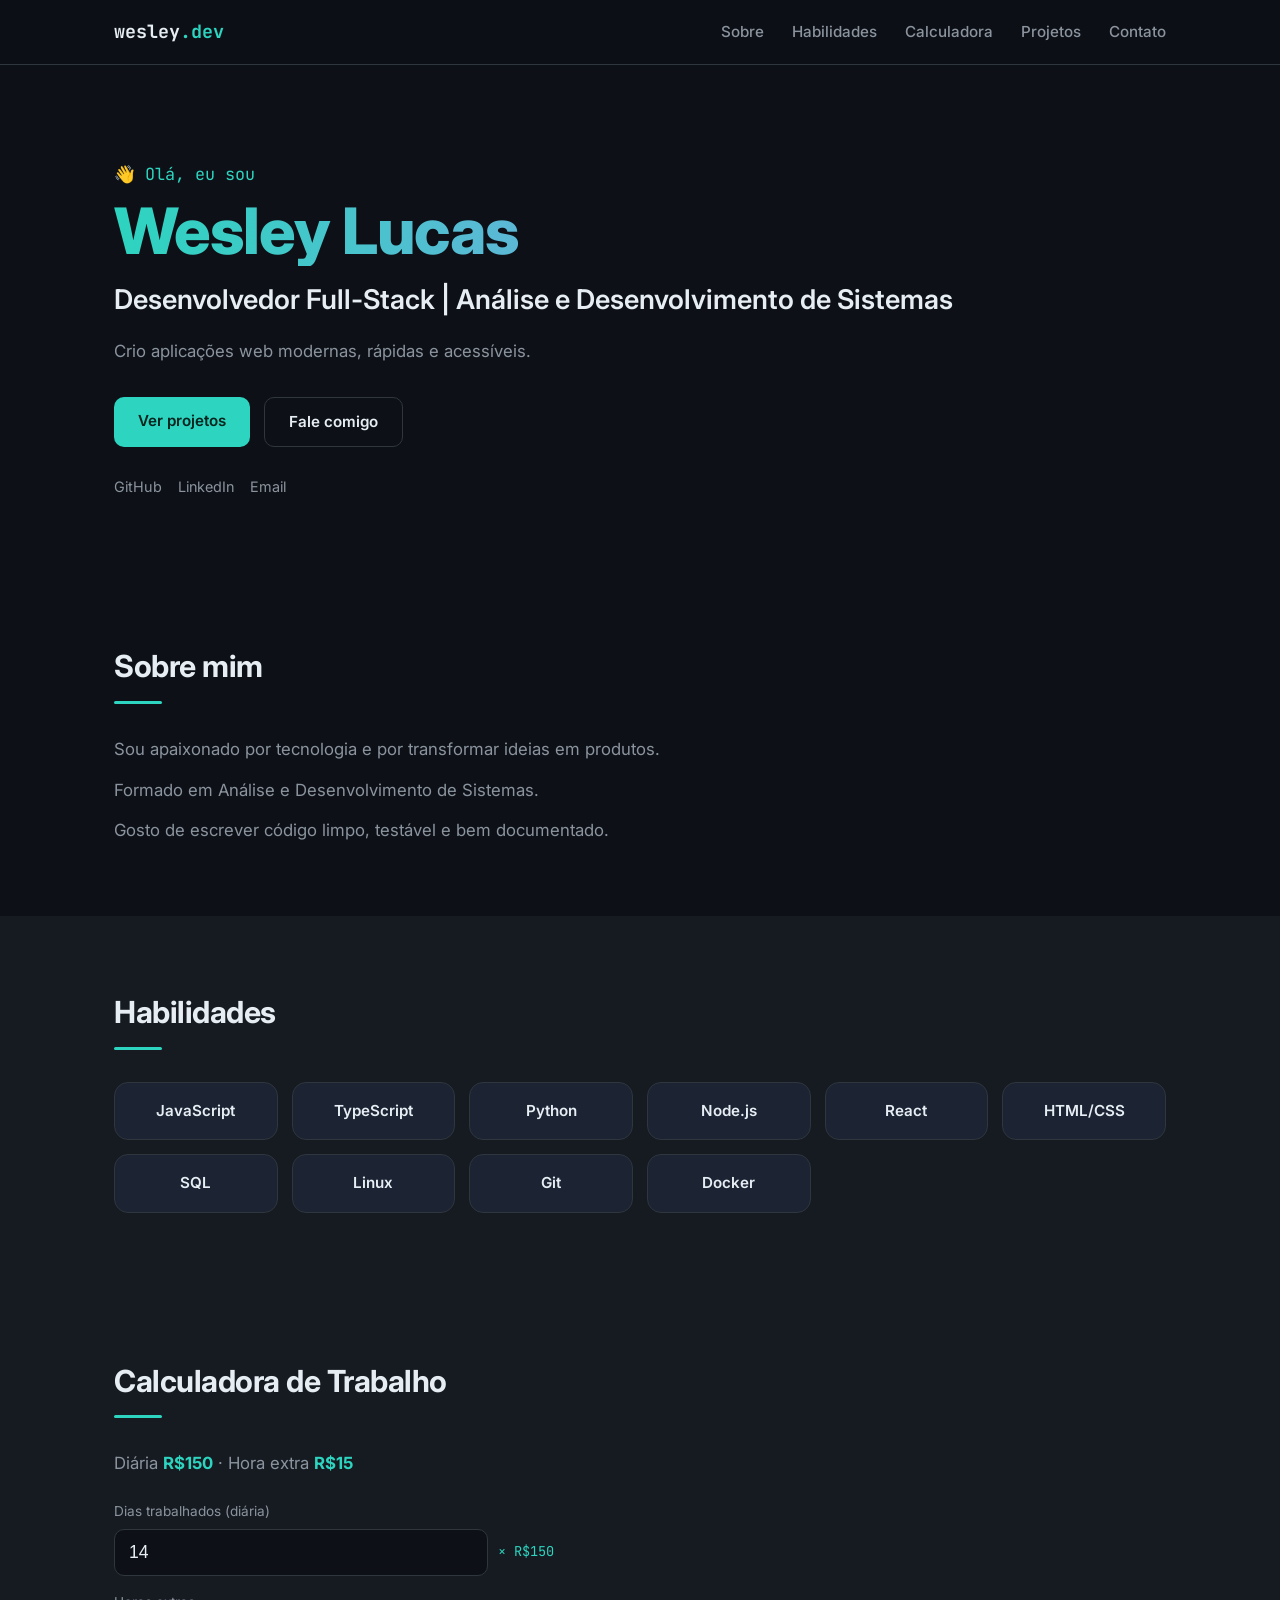
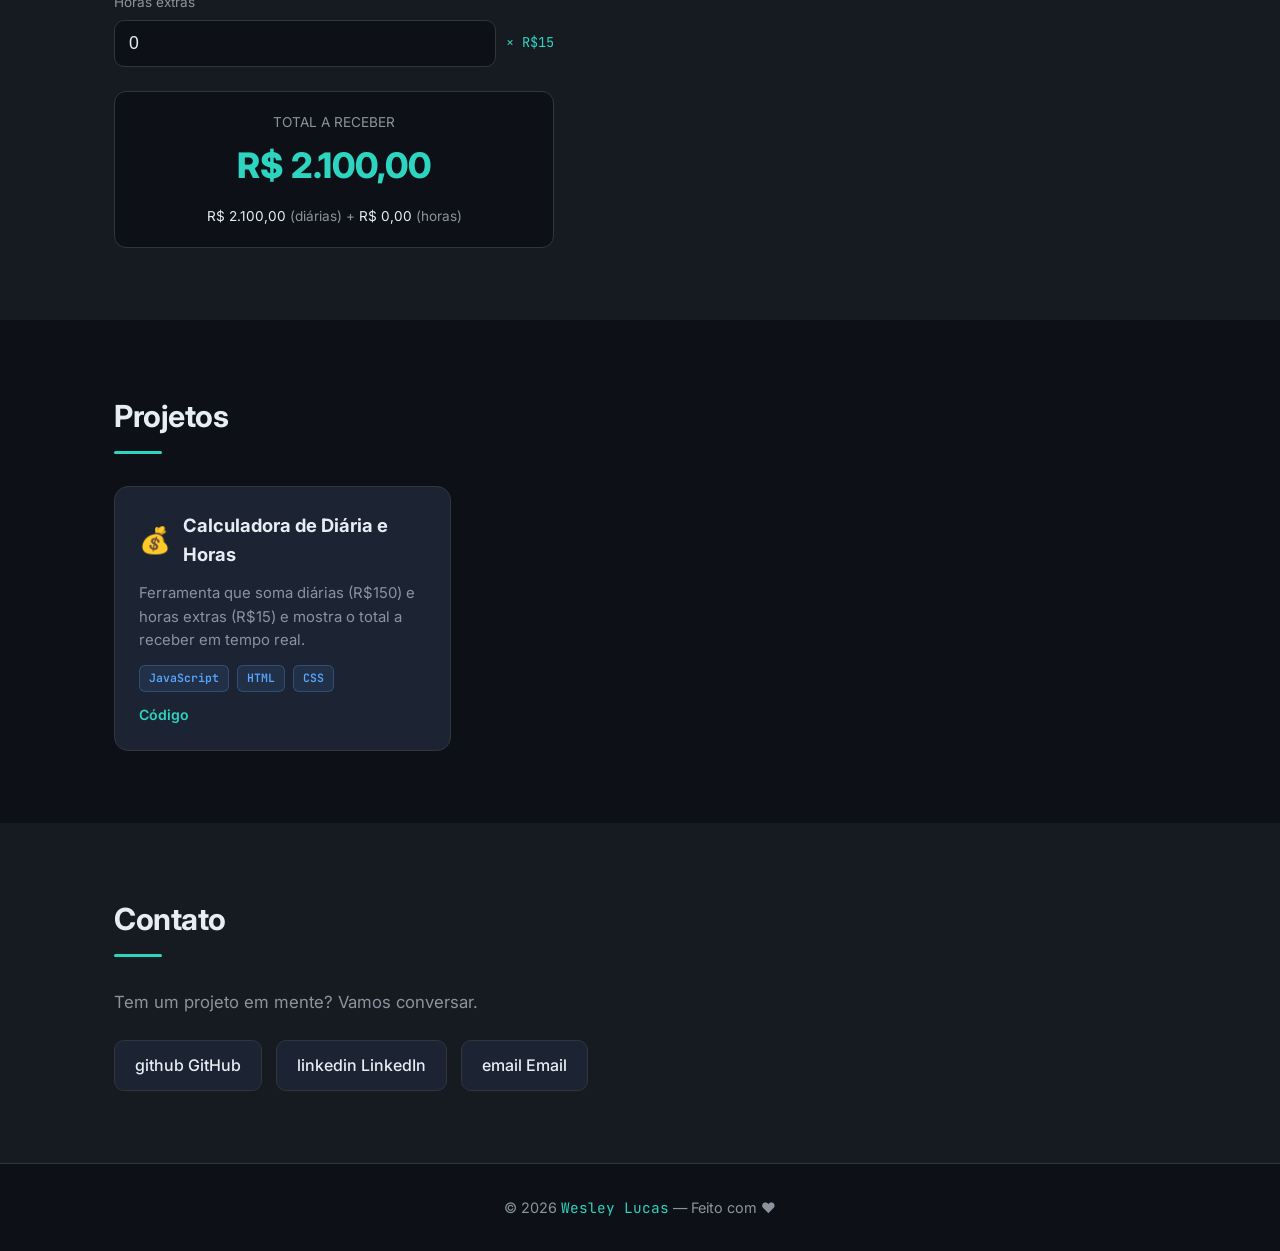
==== index.html @ 2aea85d5 "Portfólio profissional de Wesley Lucas + Calculadora de diária e horas" ====
<!DOCTYPE html>
<html lang="pt-BR">
<head>
  <meta charset="UTF-8" />
  <meta name="viewport" content="width=device-width, initial-scale=1.0" />
  <title>Seu Nome — Portfólio</title>
  <meta name="description" content="Portfólio profissional — projetos, habilidades e experiência." />
  <link rel="preconnect" href="https://fonts.googleapis.com" />
  <link rel="preconnect" href="https://fonts.gstatic.com" crossorigin />
  <link href="https://fonts.googleapis.com/css2?family=Inter:wght@400;500;600;700;800&family=JetBrains+Mono:wght@400;600&display=swap" rel="stylesheet" />
  <link rel="stylesheet" href="css/style.css" />
</head>
<body>
  <header class="nav">
    <div class="container nav__inner">
      <a href="#hero" class="nav__logo" id="navLogo">seu.nome<span class="accent">.dev</span></a>
      <nav class="nav__links" id="navLinks">
        <a href="#sobre">Sobre</a>
        <a href="#habilidades">Habilidades</a>
        <a href="#calculadora">Calculadora</a>
        <a href="#projetos">Projetos</a>
        <a href="#contato">Contato</a>
      </nav>
      <button class="nav__toggle" id="navToggle" aria-label="Menu">☰</button>
    </div>
  </header>

  <section class="hero" id="hero">
    <div class="container hero__inner">
      <p class="hero__hello">👋 Olá, eu sou</p>
      <h1 class="hero__name" id="heroName">Seu Nome</h1>
      <h2 class="hero__role" id="heroRole">Desenvolvedor Full-Stack</h2>
      <p class="hero__desc" id="heroDesc">Crio aplicações web modernas, rápidas e acessíveis. Focado em resolver problemas reais com código limpo.</p>
      <div class="hero__cta">
        <a href="#projetos" class="btn btn--primary">Ver projetos</a>
        <a href="#contato" class="btn btn--ghost">Fale comigo</a>
      </div>
      <div class="hero__links" id="heroLinks"></div>
    </div>
  </section>

  <section class="section" id="sobre">
    <div class="container">
      <h2 class="section__title">Sobre mim</h2>
      <div class="sobre" id="sobreText"></div>
    </div>
  </section>

  <section class="section section--alt" id="habilidades">
    <div class="container">
      <h2 class="section__title">Habilidades</h2>
      <div class="skills" id="skillsGrid"></div>
    </div>
  </section>

  <section class="section section--alt" id="calculadora">
    <div class="container">
      <h2 class="section__title">Calculadora de Trabalho</h2>
      <p class="contato__lead" style="color:var(--text-muted);margin-bottom:24px;">Diária <strong style="color:var(--accent)">R$150</strong> · Hora extra <strong style="color:var(--accent)">R$15</strong></p>
      <div class="calc">
        <div class="calc__field">
          <label>Dias trabalhados (diária)</label>
          <div class="calc__row">
            <input type="number" id="calcDias" min="0" value="14" />
            <span class="calc__rate">× R$150</span>
          </div>
        </div>
        <div class="calc__field">
          <label>Horas extras</label>
          <div class="calc__row">
            <input type="number" id="calcHoras" min="0" value="0" />
            <span class="calc__rate">× R$15</span>
          </div>
        </div>
        <div class="calc__total">
          <div class="calc__label">TOTAL A RECEBER</div>
          <div class="calc__value" id="calcTotal">R$ 0,00</div>
          <div class="calc__breakdown" id="calcBreakdown"></div>
        </div>
      </div>
    </div>
  </section>

  <section class="section" id="projetos">
    <div class="container">
      <h2 class="section__title">Projetos</h2>
      <div class="projects" id="projectsGrid"></div>
    </div>
  </section>

  <section class="section section--alt" id="contato">
    <div class="container">
      <h2 class="section__title">Contato</h2>
      <p class="contato__lead" id="contatoLead"></p>
      <div class="contato__links" id="contatoLinks"></div>
    </div>
  </section>

  <footer class="footer">
    <div class="container">
      <p id="footerText"></p>
    </div>
  </footer>

  <script src="js/data.js"></script>
  <script src="js/main.js"></script>
  <script src="js/calculadora.js"></script>
</body>
</html>
---- css/style.css ----
:root {
  --bg: #0d1117;
  --bg-alt: #161b22;
  --bg-card: #1c2333;
  --border: #30363d;
  --text: #e6edf3;
  --text-muted: #8b949e;
  --accent: #2dd4bf;
  --accent-2: #a78bfa;
  --code: #58a6ff;
  --radius: 14px;
}

* { margin: 0; padding: 0; box-sizing: border-box; }

html { scroll-behavior: smooth; }

body {
  font-family: 'Inter', system-ui, sans-serif;
  background: var(--bg);
  color: var(--text);
  line-height: 1.6;
  -webkit-font-smoothing: antialiased;
}

.container { max-width: 1100px; margin: 0 auto; padding: 0 24px; }

/* NAV */
.nav {
  position: sticky; top: 0; z-index: 50;
  background: rgba(13,17,23,.85);
  backdrop-filter: blur(12px);
  border-bottom: 1px solid var(--border);
}
.nav__inner { display: flex; align-items: center; justify-content: space-between; height: 64px; }
.nav__logo { font-family: 'JetBrains Mono', monospace; font-weight: 700; font-size: 1.15rem; color: var(--text); text-decoration: none; }
.nav__logo .accent { color: var(--accent); }
.nav__links { display: flex; gap: 28px; }
.nav__links a { color: var(--text-muted); text-decoration: none; font-weight: 500; font-size: .95rem; transition: color .2s; }
.nav__links a:hover { color: var(--text); }
.nav__toggle { display: none; background: none; border: none; color: var(--text); font-size: 1.4rem; cursor: pointer; }

/* HERO */
.hero { padding: 96px 0 72px; }
.hero__hello { color: var(--accent); font-family: 'JetBrains Mono', monospace; font-size: 1.05rem; margin-bottom: 8px; }
.hero__name {
  font-size: clamp(2.4rem, 6vw, 4rem);
  font-weight: 800; letter-spacing: -1px;
  background: linear-gradient(90deg, var(--accent), var(--accent-2));
  -webkit-background-clip: text; background-clip: text; color: transparent;
  line-height: 1.1;
}
.hero__role { font-size: clamp(1.2rem, 3vw, 1.7rem); font-weight: 600; color: var(--text); margin-top: 12px; }
.hero__desc { color: var(--text-muted); max-width: 560px; margin-top: 16px; font-size: 1.05rem; }
.hero__cta { display: flex; gap: 14px; margin-top: 32px; flex-wrap: wrap; }
.btn {
  display: inline-block; padding: 12px 24px; border-radius: 10px;
  font-weight: 600; font-size: .95rem; text-decoration: none; transition: all .2s;
}
.btn--primary { background: var(--accent); color: #06251f; }
.btn--primary:hover { transform: translateY(-2px); box-shadow: 0 8px 24px rgba(45,212,191,.35); }
.btn--ghost { border: 1px solid var(--border); color: var(--text); }
.btn--ghost:hover { border-color: var(--accent); color: var(--accent); }
.hero__links { display: flex; gap: 16px; margin-top: 28px; flex-wrap: wrap; }
.hero__links a { color: var(--text-muted); text-decoration: none; font-size: .9rem; transition: color .2s; }
.hero__links a:hover { color: var(--accent); }

/* SECTIONS */
.section { padding: 72px 0; }
.section--alt { background: var(--bg-alt); }
.section__title { font-size: 1.9rem; font-weight: 700; margin-bottom: 32px; letter-spacing: -.5px; }
.section__title::after { content: ''; display: block; width: 48px; height: 3px; background: var(--accent); margin-top: 10px; border-radius: 2px; }

/* SOBRE */
.sobre { color: var(--text-muted); font-size: 1.05rem; max-width: 720px; }
.sobre p + p { margin-top: 14px; }

/* SKILLS */
.skills { display: grid; grid-template-columns: repeat(auto-fill, minmax(150px, 1fr)); gap: 14px; }
.skill {
  background: var(--bg-card); border: 1px solid var(--border); border-radius: var(--radius);
  padding: 16px; text-align: center; font-weight: 600; font-size: .95rem;
  transition: all .2s;
}
.skill:hover { border-color: var(--accent); transform: translateY(-3px); }

/* PROJECTS */
.projects { display: grid; grid-template-columns: repeat(auto-fill, minmax(320px, 1fr)); gap: 20px; }
.project {
  background: var(--bg-card); border: 1px solid var(--border); border-radius: var(--radius);
  padding: 24px; display: flex; flex-direction: column; gap: 12px; transition: all .25s;
}
.project:hover { border-color: var(--accent); transform: translateY(-4px); box-shadow: 0 12px 32px rgba(0,0,0,.4); }
.project__header { display: flex; align-items: center; gap: 12px; }
.project__icon { font-size: 1.6rem; }
.project__title { font-size: 1.15rem; font-weight: 700; }
.project__desc { color: var(--text-muted); font-size: .93rem; flex: 1; }
.project__tags { display: flex; flex-wrap: wrap; gap: 8px; }
.tag {
  font-family: 'JetBrains Mono', monospace; font-size: .72rem; font-weight: 600;
  color: var(--code); background: rgba(88,166,255,.1); border: 1px solid rgba(88,166,255,.25);
  padding: 3px 9px; border-radius: 6px;
}
.project__links { display: flex; gap: 14px; }
.project__links a { color: var(--accent); text-decoration: none; font-size: .88rem; font-weight: 600; }
.project__links a:hover { text-decoration: underline; }

/* CONTATO */
.contato__lead { color: var(--text-muted); font-size: 1.05rem; margin-bottom: 24px; }
.contato__links { display: flex; flex-wrap: wrap; gap: 14px; }
.contato__links a {
  display: flex; align-items: center; gap: 8px; text-decoration: none;
  color: var(--text); background: var(--bg-card); border: 1px solid var(--border);
  padding: 12px 20px; border-radius: 10px; font-weight: 500; transition: all .2s;
}
.contato__links a:hover { border-color: var(--accent); color: var(--accent); }

/* FOOTER */
.footer { padding: 32px 0; border-top: 1px solid var(--border); text-align: center; color: var(--text-muted); font-size: .9rem; }
.footer .code { font-family: 'JetBrains Mono', monospace; color: var(--accent); }

/* RESPONSIVE */
@media (max-width: 720px) {
  .nav__links { display: none; position: absolute; top: 64px; left: 0; right: 0; background: var(--bg-alt); flex-direction: column; padding: 16px 24px; gap: 16px; border-bottom: 1px solid var(--border); }
  .nav__links.open { display: flex; }
  .nav__toggle { display: block; }
  .section { padding: 56px 0; }
}

/* CALCULADORA */
.calc { max-width: 440px; }
.calc__field { margin-bottom: 16px; }
.calc__field label { display: block; font-size: .85rem; color: var(--text-muted); margin-bottom: 6px; }
.calc__row { display: flex; align-items: center; gap: 10px; }
.calc__field input { flex: 1; background: var(--bg); border: 1px solid var(--border); border-radius: 10px; padding: 12px 14px; color: var(--text); font-size: 1.1rem; width: 100%; }
.calc__field input:focus { outline: none; border-color: var(--accent); }
.calc__rate { font-family: 'JetBrains Mono', monospace; color: var(--accent); font-size: .85rem; white-space: nowrap; }
.calc__total { background: var(--bg); border: 1px solid var(--border); border-radius: 12px; padding: 20px; margin-top: 24px; text-align: center; }
.calc__label { color: var(--text-muted); font-size: .85rem; }
.calc__value { font-size: 2.2rem; font-weight: 800; color: var(--accent); margin-top: 4px; }
.calc__breakdown { margin-top: 12px; font-size: .85rem; color: var(--text-muted); }
.calc__breakdown span { color: var(--text); }
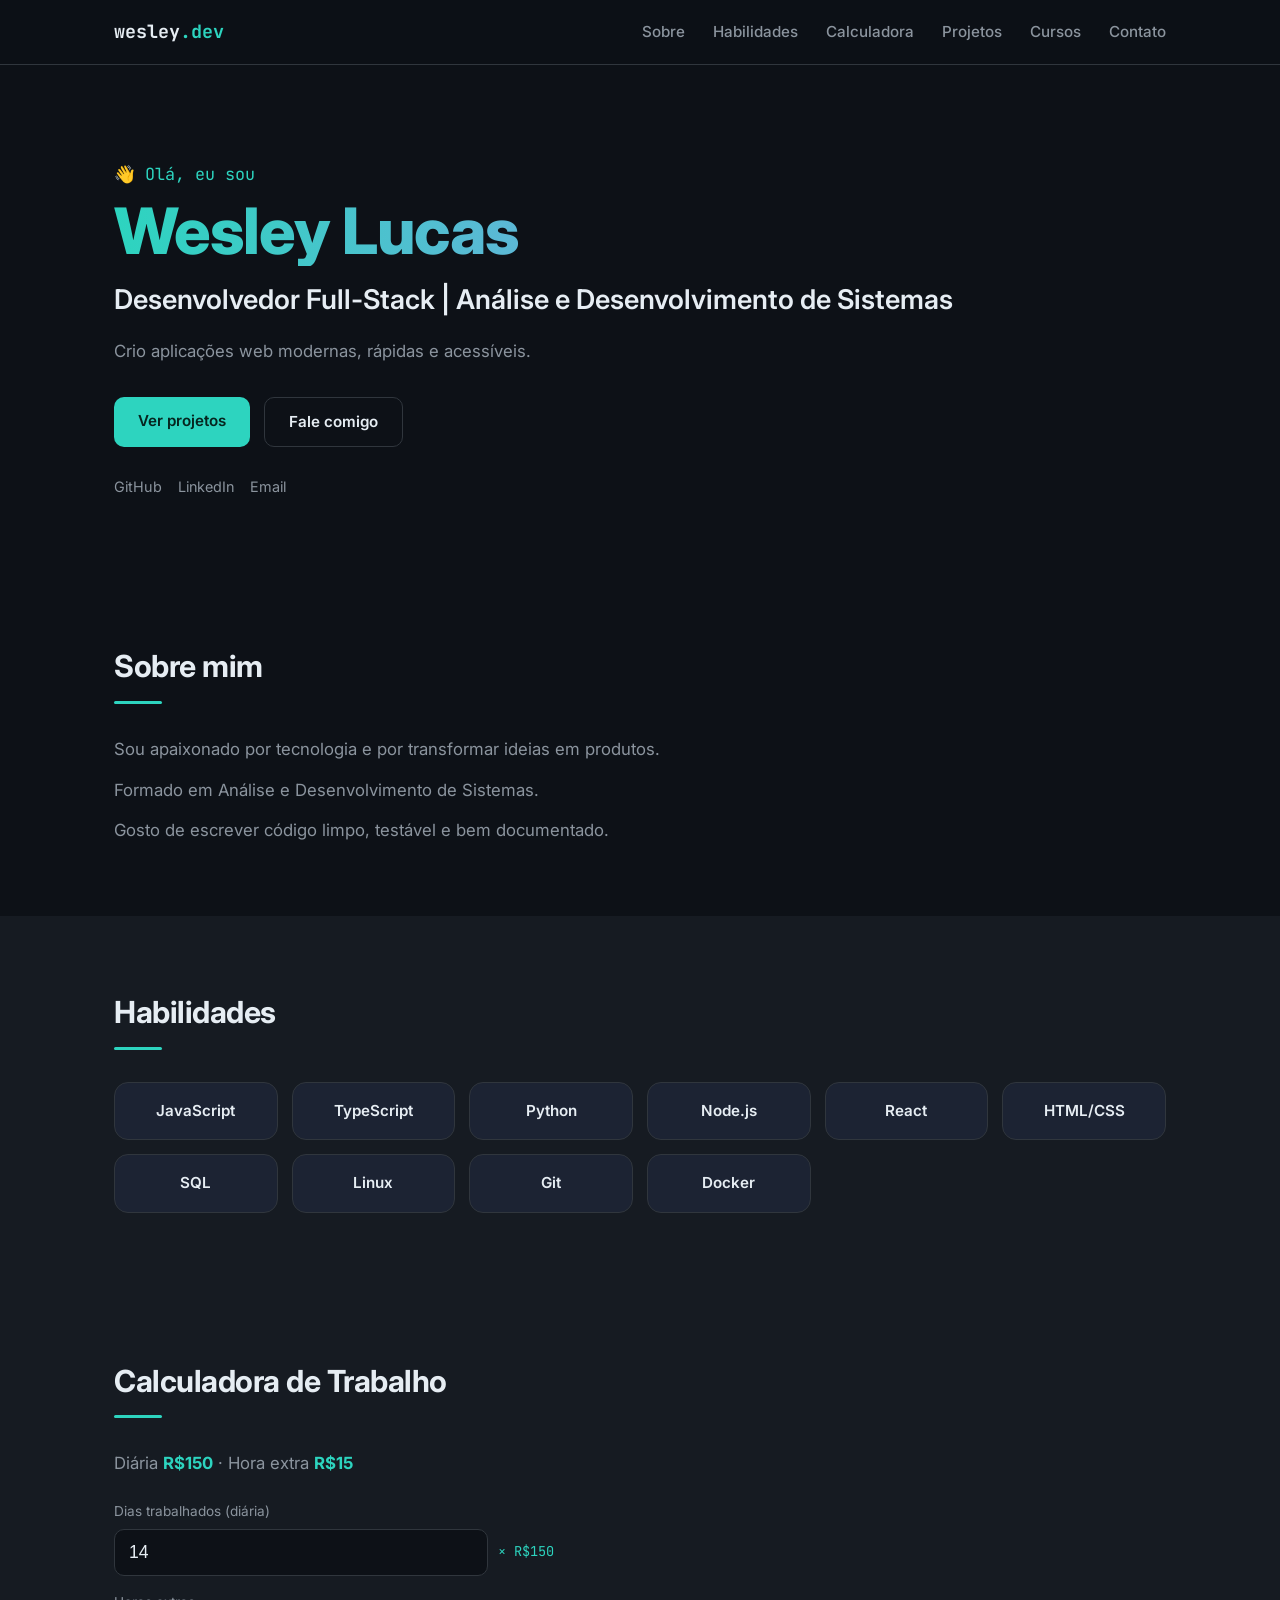
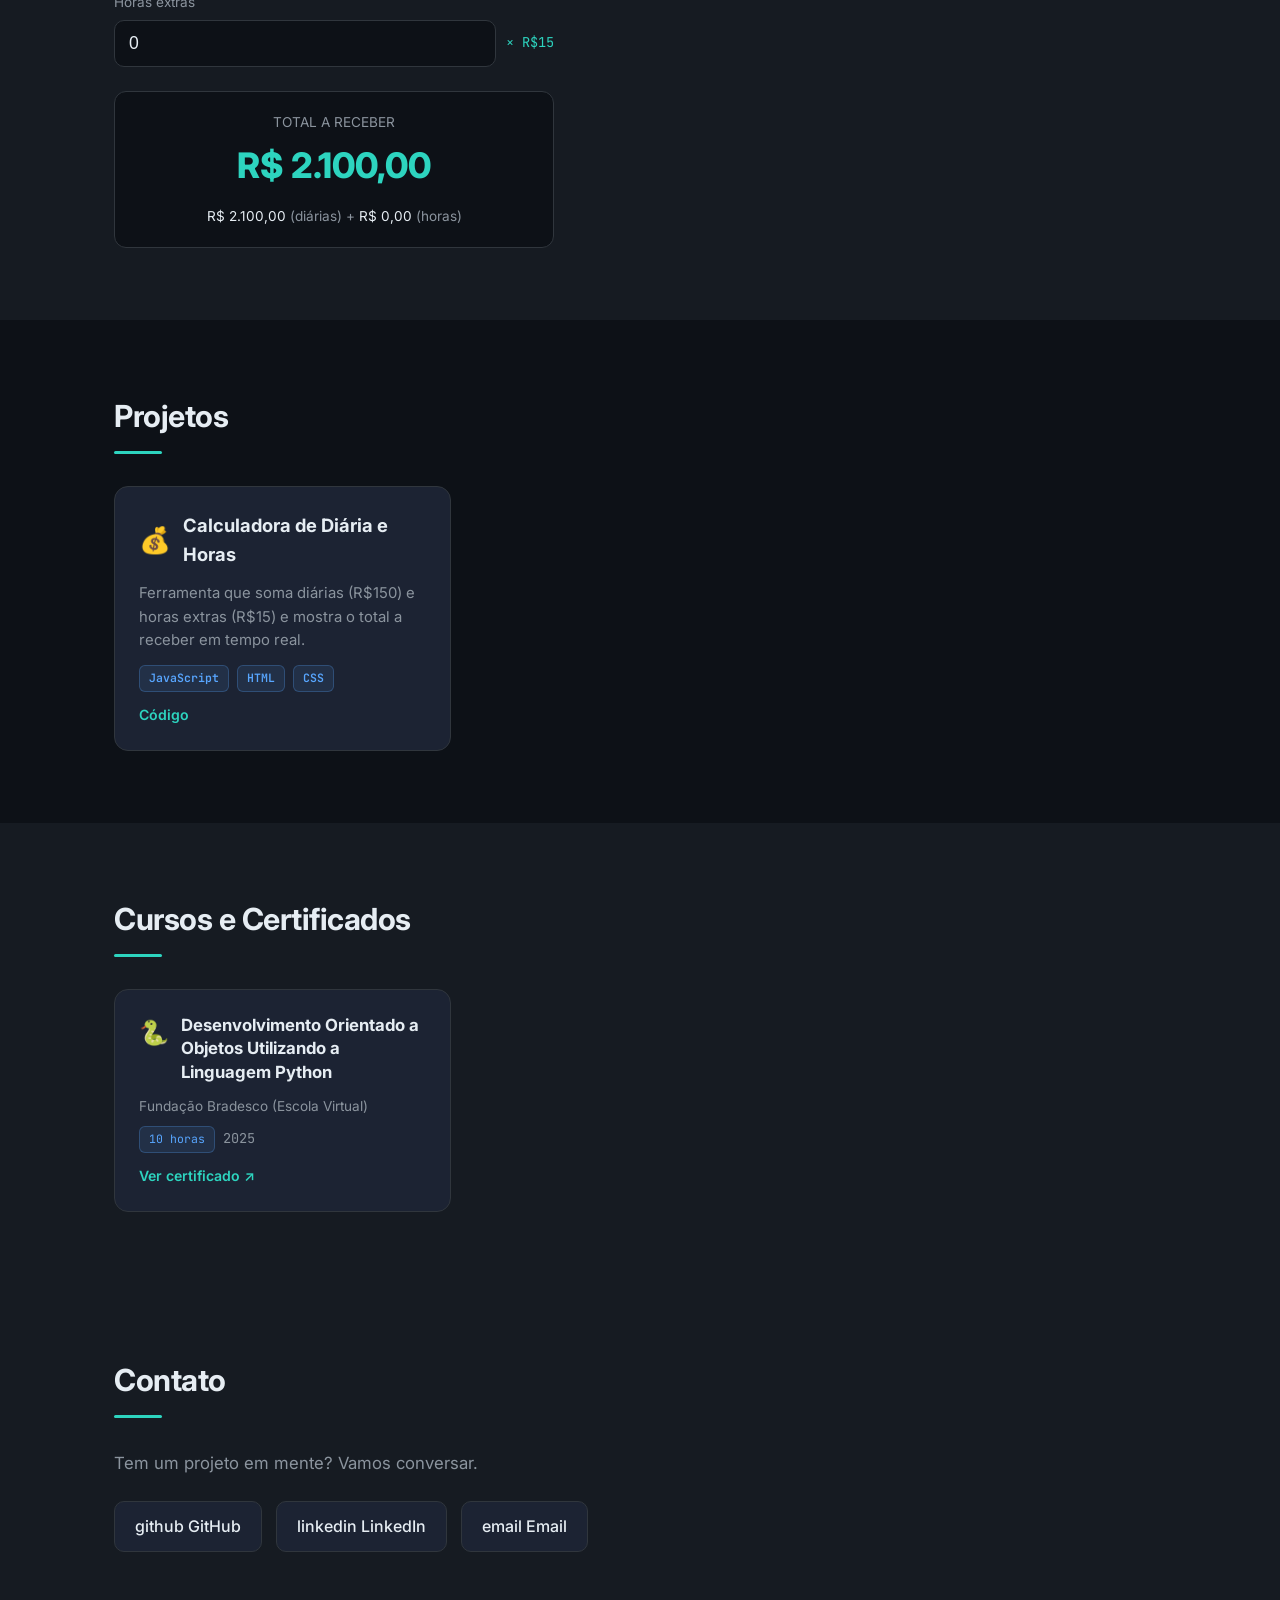
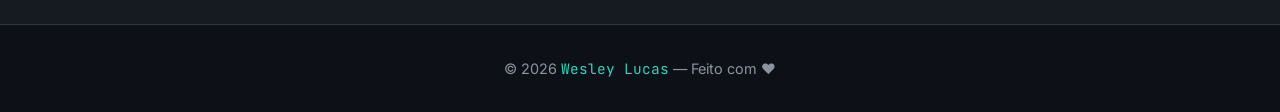
==== commit 7b5106f1: "Adiciona seção de Cursos e Certificados" ====
--- a/index.html
+++ b/index.html
@@ -19,6 +19,7 @@
         <a href="#habilidades">Habilidades</a>
         <a href="#calculadora">Calculadora</a>
         <a href="#projetos">Projetos</a>
+        <a href="#cursos">Cursos</a>
         <a href="#contato">Contato</a>
       </nav>
       <button class="nav__toggle" id="navToggle" aria-label="Menu">☰</button>
@@ -88,6 +89,13 @@
     </div>
   </section>
 
+  <section class="section section--alt" id="cursos">
+    <div class="container">
+      <h2 class="section__title">Cursos e Certificados</h2>
+      <div class="cursos" id="cursosGrid"></div>
+    </div>
+  </section>
+
   <section class="section section--alt" id="contato">
     <div class="container">
       <h2 class="section__title">Contato</h2>
--- a/css/style.css
+++ b/css/style.css
@@ -140,3 +140,19 @@
 .calc__value { font-size: 2.2rem; font-weight: 800; color: var(--accent); margin-top: 4px; }
 .calc__breakdown { margin-top: 12px; font-size: .85rem; color: var(--text-muted); }
 .calc__breakdown span { color: var(--text); }
+
+/* CURSOS */
+.cursos { display: grid; grid-template-columns: repeat(auto-fill, minmax(320px, 1fr)); gap: 20px; }
+.curso {
+  background: var(--bg-card); border: 1px solid var(--border); border-radius: var(--radius);
+  padding: 24px; display: flex; flex-direction: column; gap: 12px; transition: all .25s;
+}
+.curso:hover { border-color: var(--accent-2); transform: translateY(-4px); }
+.curso__header { display: flex; align-items: flex-start; gap: 12px; }
+.curso__icon { font-size: 1.5rem; }
+.curso__title { font-size: 1.05rem; font-weight: 700; line-height: 1.4; }
+.curso__meta { display: flex; flex-wrap: wrap; gap: 8px; align-items: center; color: var(--text-muted); font-size: .85rem; }
+.curso__ch { font-family: 'JetBrains Mono', monospace; color: var(--code); background: rgba(88,166,255,.1); border: 1px solid rgba(88,166,255,.25); padding: 3px 9px; border-radius: 6px; font-size: .72rem; }
+.curso__ano { font-family: 'JetBrains Mono', monospace; color: var(--text-muted); }
+.curso__cert { color: var(--accent); text-decoration: none; font-size: .88rem; font-weight: 600; }
+.curso__cert:hover { text-decoration: underline; }
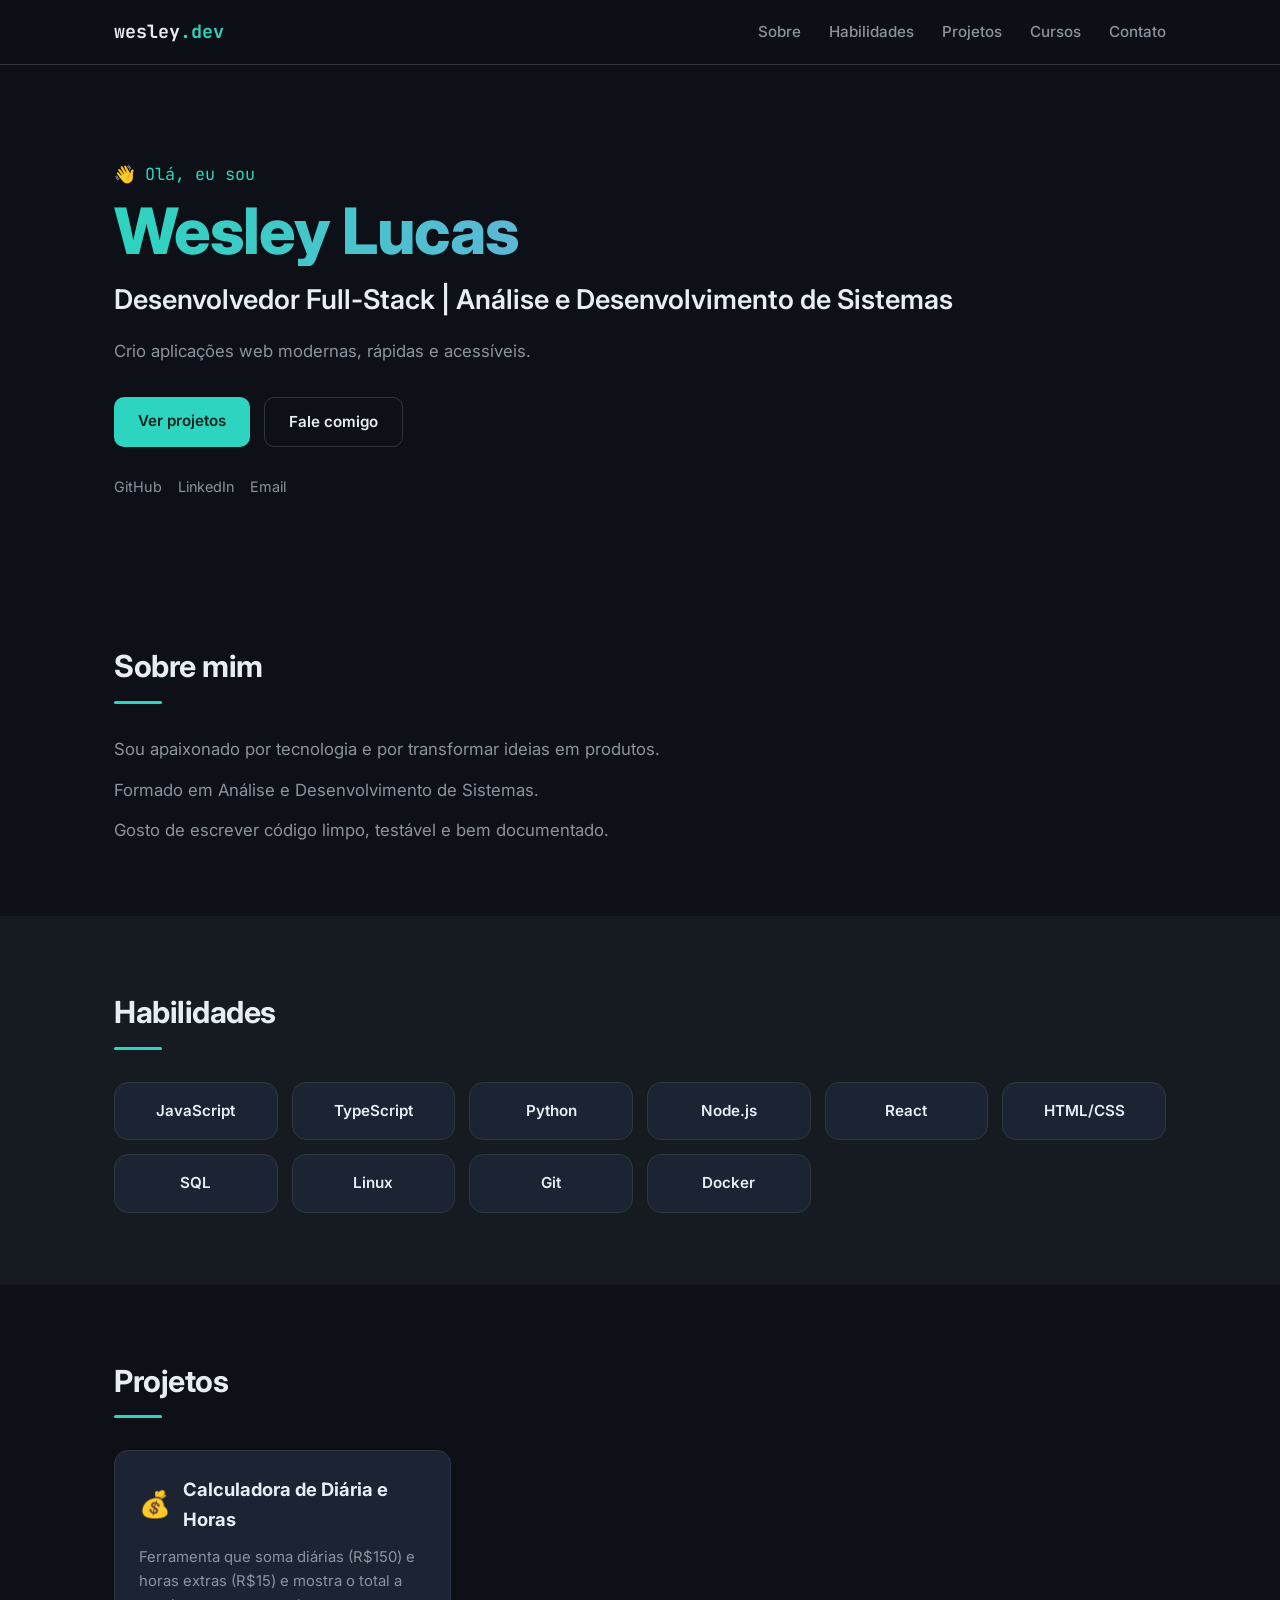
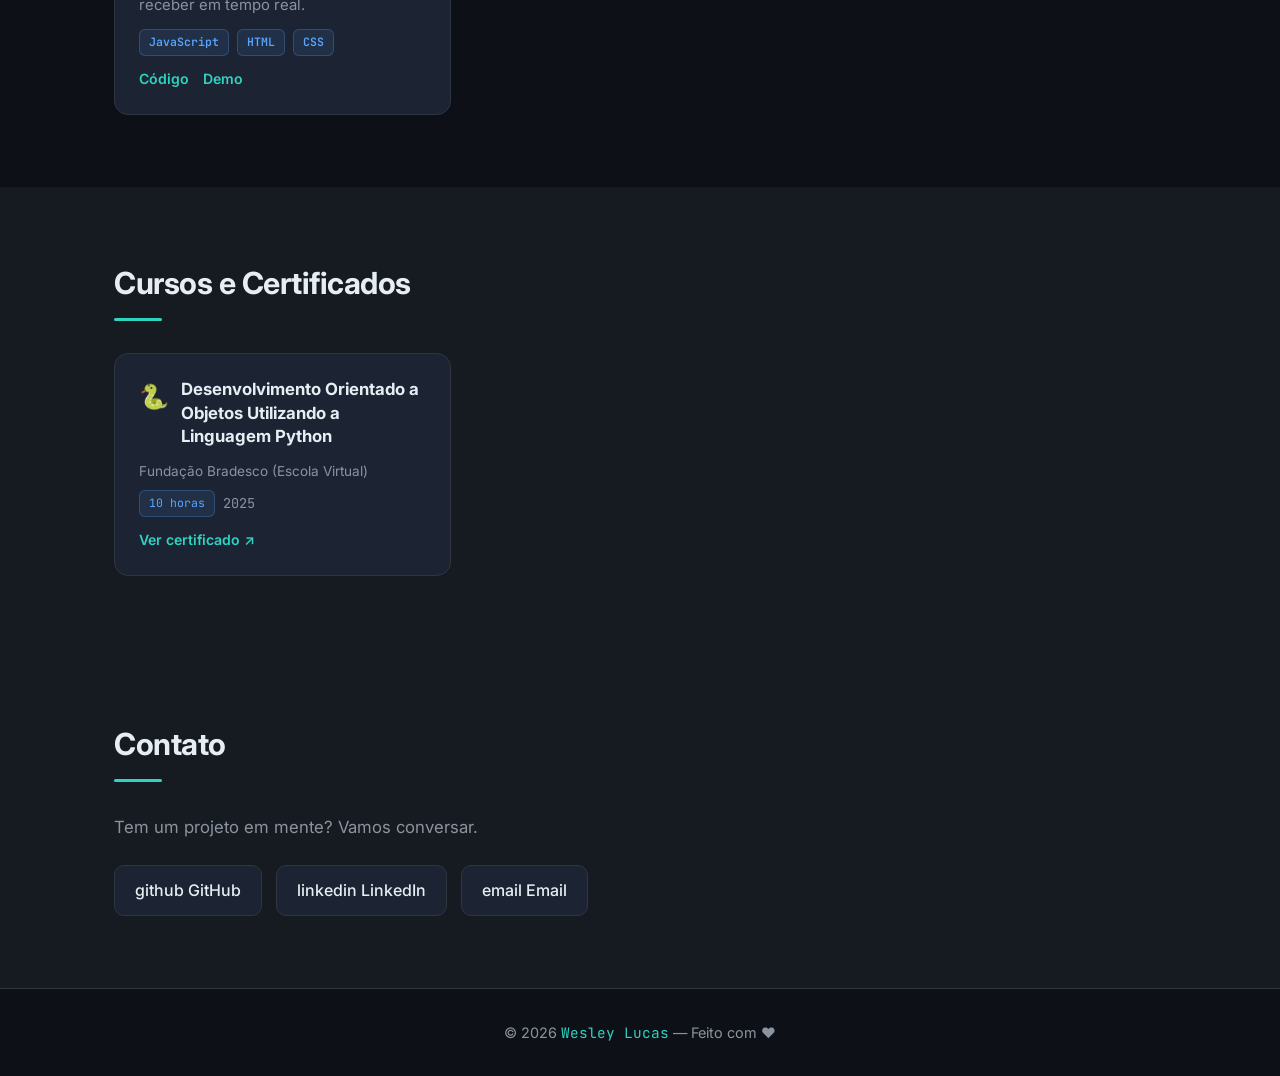
==== commit f7cd449f: "Calculadora vira card de projeto com link Demo" ====
--- a/index.html
+++ b/index.html
@@ -17,7 +17,6 @@
       <nav class="nav__links" id="navLinks">
         <a href="#sobre">Sobre</a>
         <a href="#habilidades">Habilidades</a>
-        <a href="#calculadora">Calculadora</a>
         <a href="#projetos">Projetos</a>
         <a href="#cursos">Cursos</a>
         <a href="#contato">Contato</a>
@@ -54,33 +53,7 @@
     </div>
   </section>
 
-  <section class="section section--alt" id="calculadora">
-    <div class="container">
-      <h2 class="section__title">Calculadora de Trabalho</h2>
-      <p class="contato__lead" style="color:var(--text-muted);margin-bottom:24px;">Diária <strong style="color:var(--accent)">R$150</strong> · Hora extra <strong style="color:var(--accent)">R$15</strong></p>
-      <div class="calc">
-        <div class="calc__field">
-          <label>Dias trabalhados (diária)</label>
-          <div class="calc__row">
-            <input type="number" id="calcDias" min="0" value="14" />
-            <span class="calc__rate">× R$150</span>
-          </div>
-        </div>
-        <div class="calc__field">
-          <label>Horas extras</label>
-          <div class="calc__row">
-            <input type="number" id="calcHoras" min="0" value="0" />
-            <span class="calc__rate">× R$15</span>
-          </div>
-        </div>
-        <div class="calc__total">
-          <div class="calc__label">TOTAL A RECEBER</div>
-          <div class="calc__value" id="calcTotal">R$ 0,00</div>
-          <div class="calc__breakdown" id="calcBreakdown"></div>
-        </div>
-      </div>
-    </div>
-  </section>
+  
 
   <section class="section" id="projetos">
     <div class="container">
@@ -112,6 +85,5 @@
 
   <script src="js/data.js"></script>
   <script src="js/main.js"></script>
-  <script src="js/calculadora.js"></script>
 </body>
 </html>
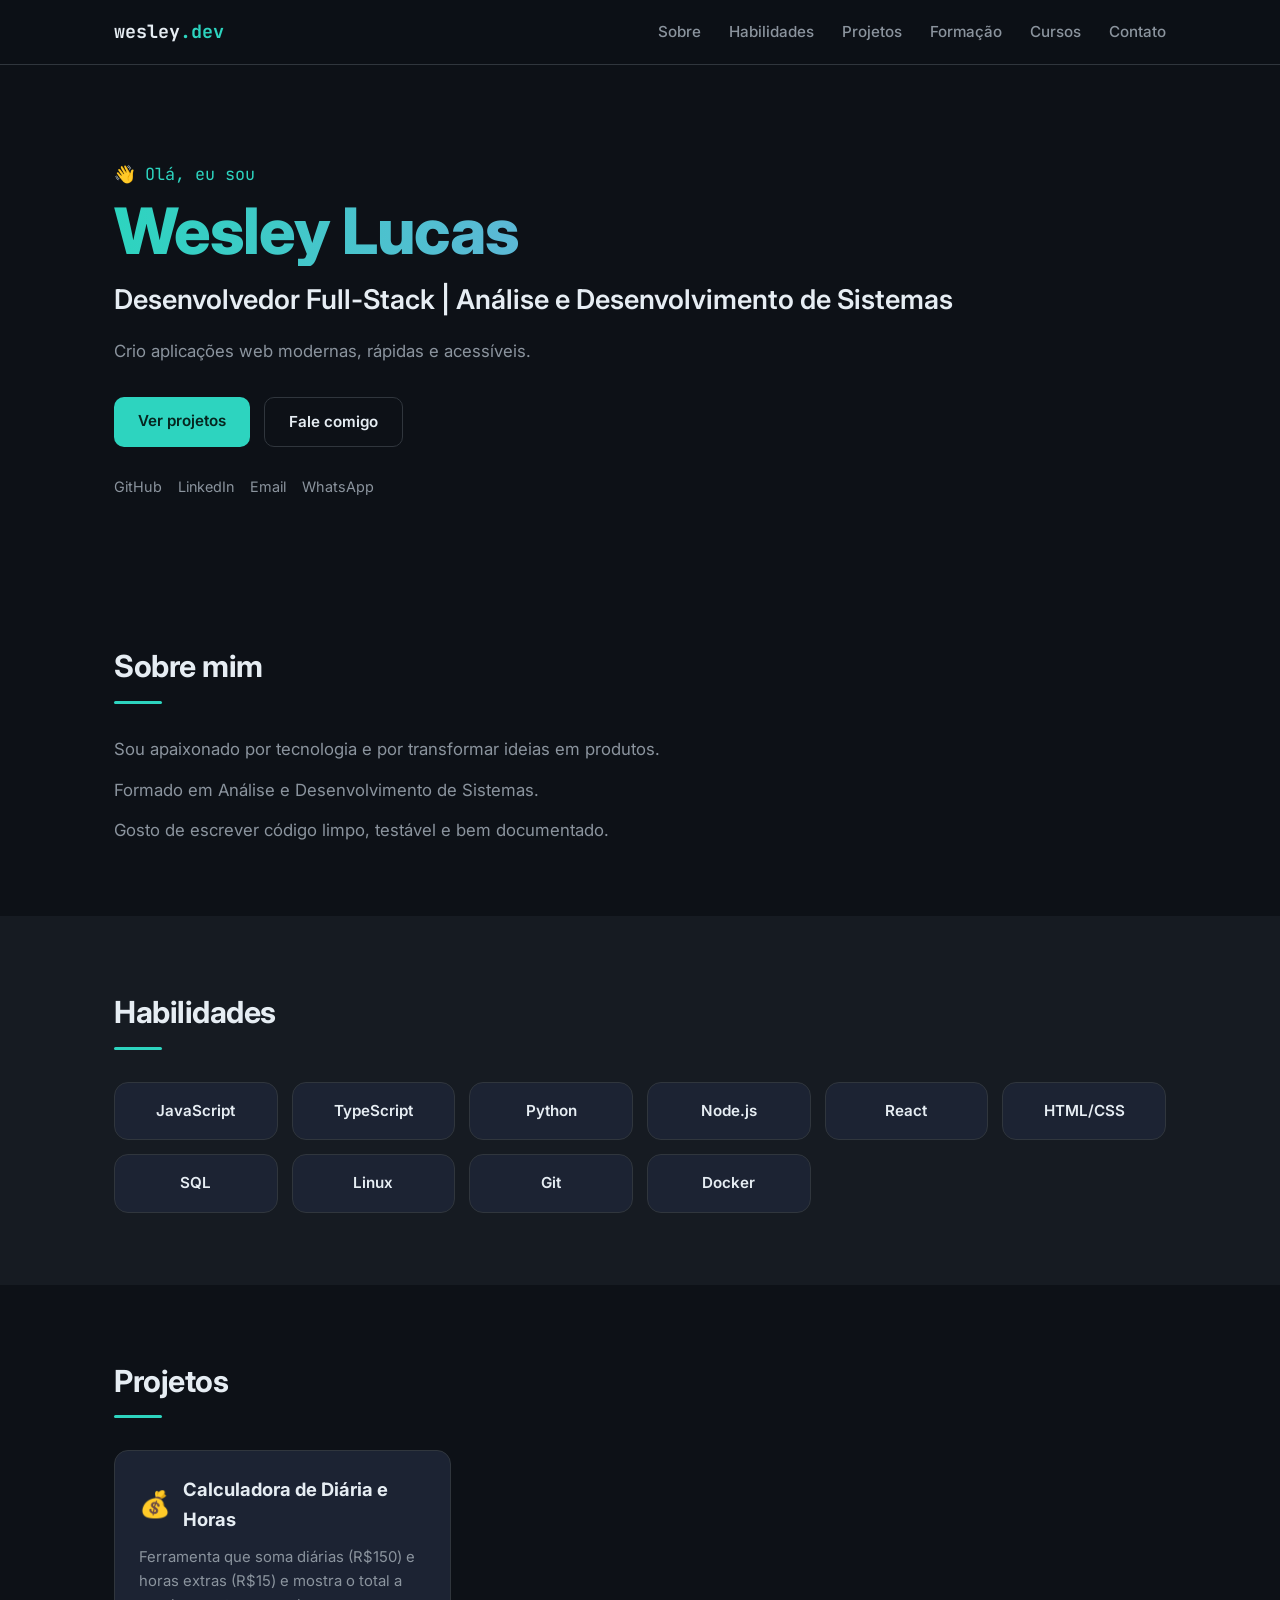
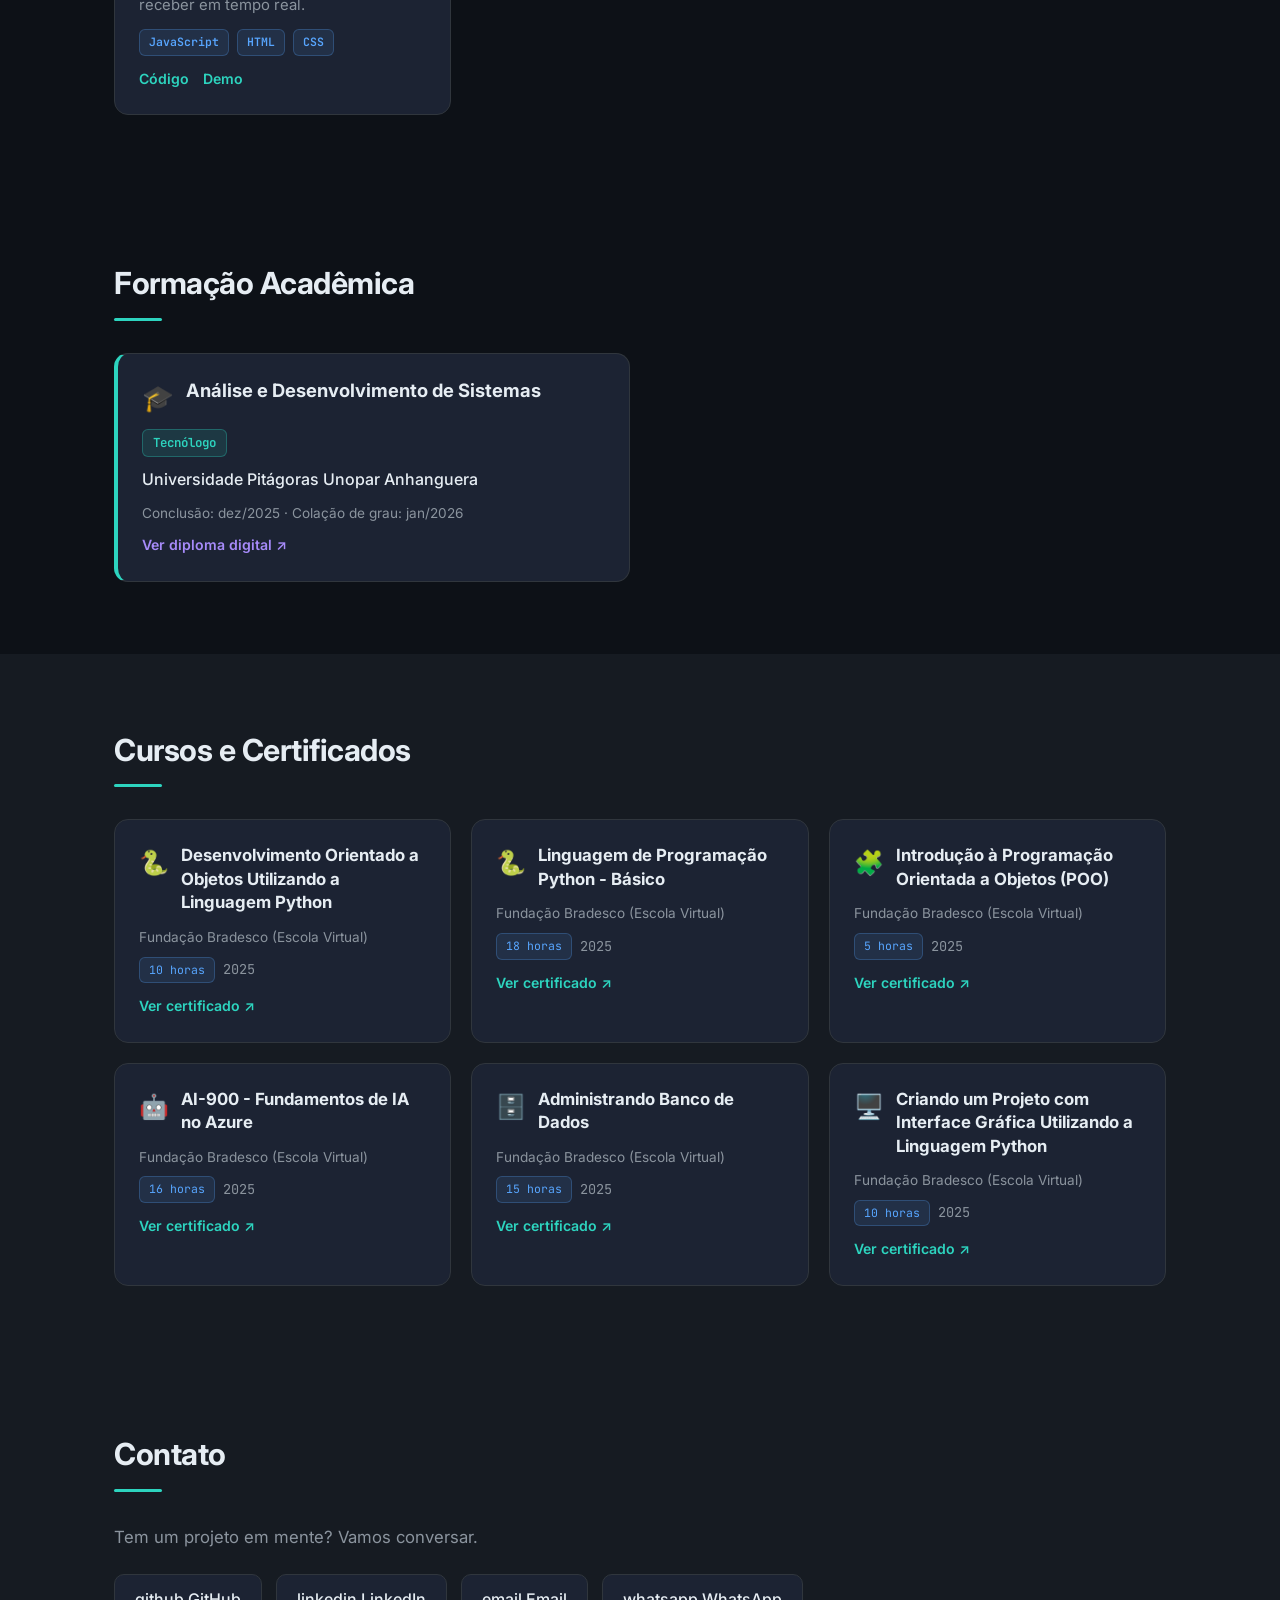
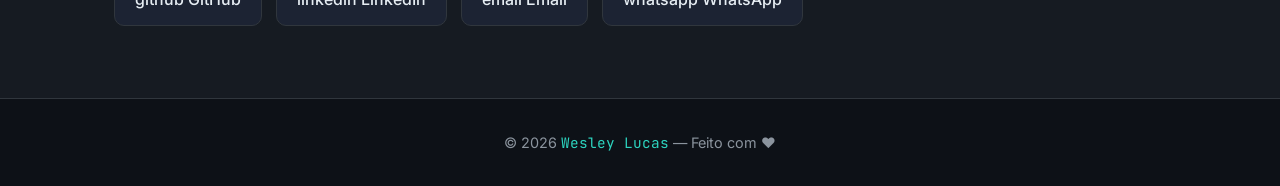
==== commit 08316c41: "Adiciona seção Formação Acadêmica (Diploma ADS)" ====
--- a/index.html
+++ b/index.html
@@ -18,6 +18,7 @@
         <a href="#sobre">Sobre</a>
         <a href="#habilidades">Habilidades</a>
         <a href="#projetos">Projetos</a>
+        <a href="#formacao">Formação</a>
         <a href="#cursos">Cursos</a>
         <a href="#contato">Contato</a>
       </nav>
@@ -62,6 +63,13 @@
     </div>
   </section>
 
+  <section class="section" id="formacao">
+    <div class="container">
+      <h2 class="section__title">Formação Acadêmica</h2>
+      <div class="formacao" id="formacaoGrid"></div>
+    </div>
+  </section>
+
   <section class="section section--alt" id="cursos">
     <div class="container">
       <h2 class="section__title">Cursos e Certificados</h2>
--- a/css/style.css
+++ b/css/style.css
@@ -156,3 +156,20 @@
 .curso__ano { font-family: 'JetBrains Mono', monospace; color: var(--text-muted); }
 .curso__cert { color: var(--accent); text-decoration: none; font-size: .88rem; font-weight: 600; }
 .curso__cert:hover { text-decoration: underline; }
+
+/* FORMAÇÃO ACADÊMICA */
+.formacao { display: grid; grid-template-columns: repeat(auto-fill, minmax(340px, 1fr)); gap: 20px; }
+.formacao-item {
+  background: var(--bg-card); border: 1px solid var(--border); border-radius: var(--radius);
+  padding: 24px; display: flex; flex-direction: column; gap: 10px; transition: all .25s;
+  border-left: 4px solid var(--accent);
+}
+.formacao-item:hover { border-color: var(--accent); transform: translateY(-4px); }
+.formacao__header { display: flex; align-items: flex-start; gap: 12px; }
+.formacao__icon { font-size: 1.6rem; }
+.formacao__title { font-size: 1.15rem; font-weight: 700; line-height: 1.4; }
+.formacao__grau { display: inline-block; align-self: flex-start; font-family: 'JetBrains Mono', monospace; font-size: .78rem; font-weight: 600; color: var(--accent); background: rgba(45,212,191,.12); border: 1px solid rgba(45,212,191,.3); padding: 3px 10px; border-radius: 6px; }
+.formacao__inst { color: var(--text); font-weight: 500; }
+.formacao__periodo { color: var(--text-muted); font-size: .85rem; }
+.formacao__diploma { color: var(--accent-2); text-decoration: none; font-size: .88rem; font-weight: 600; }
+.formacao__diploma:hover { text-decoration: underline; }
